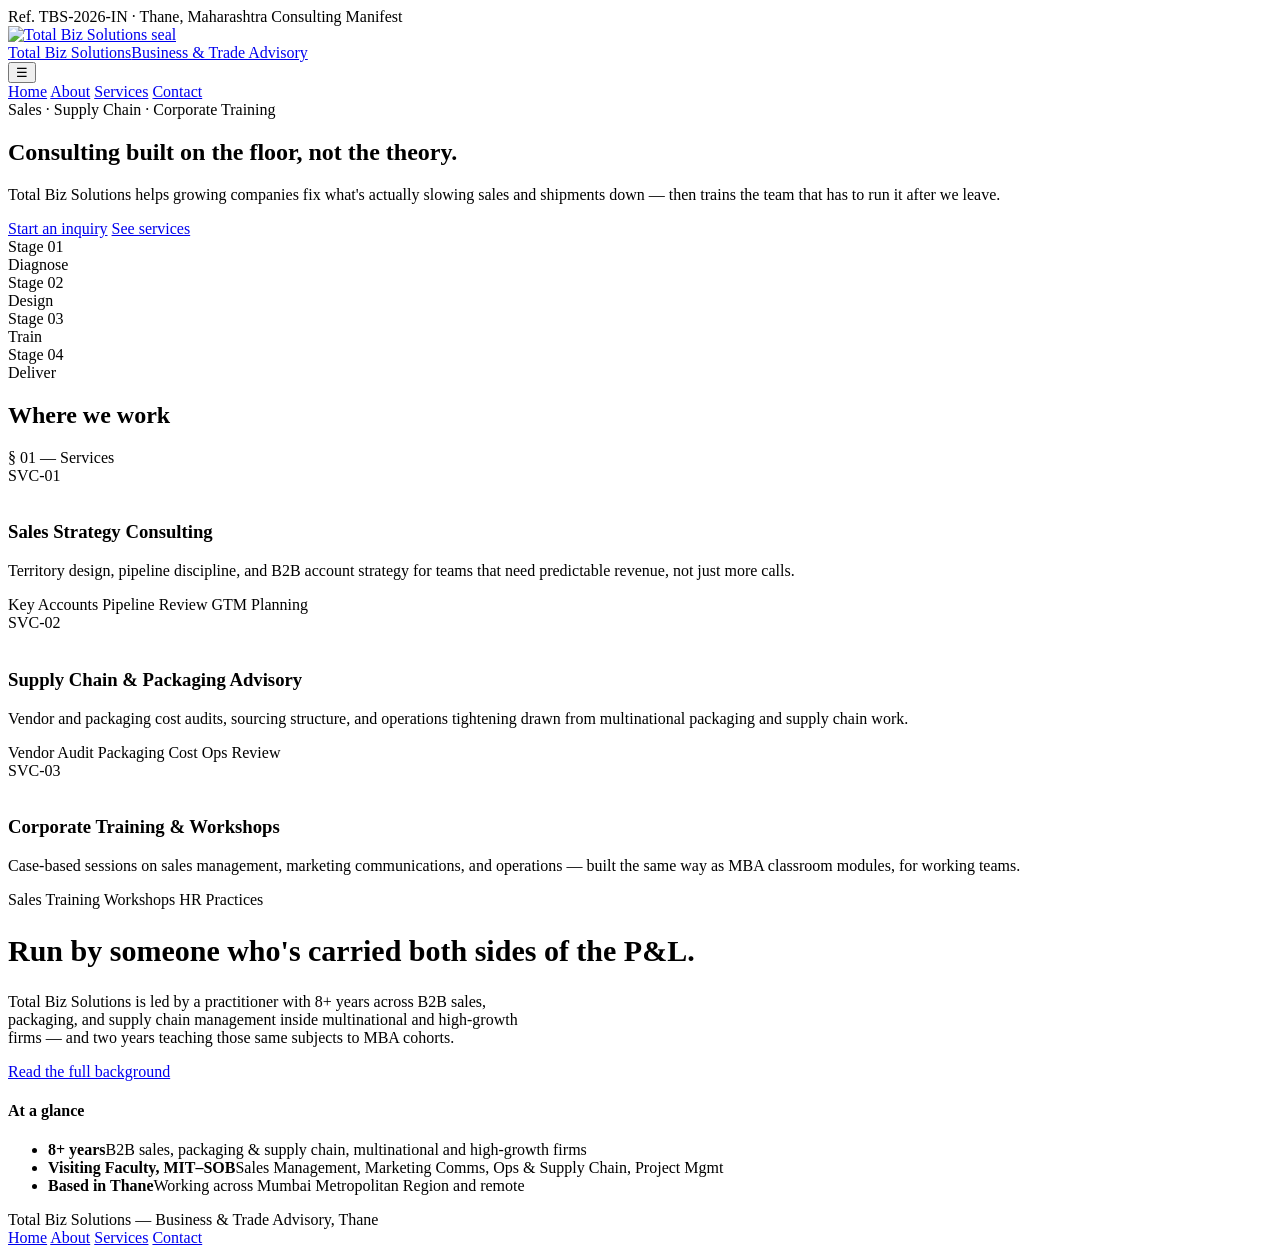
==== index.html @ babcb395 "Add files via upload document.addEventListener("DOMContentLoaded", function () {   var toggle = doc" ====
<!DOCTYPE html>
<html lang="en">
<head>
<meta charset="UTF-8">
<meta name="viewport" content="width=device-width, initial-scale=1.0">
<title>Total Biz Solutions — Sales, Supply Chain & Training Consulting</title>
<link rel="preconnect" href="https://fonts.googleapis.com">
<link href="https://fonts.googleapis.com/css2?family=Fraunces:wght@500;600;700&family=IBM+Plex+Sans:wght@400;500;600&family=IBM+Plex+Mono:wght@400;500&display=swap" rel="stylesheet">
<link rel="stylesheet" href="style.css">
</head>
<body>

<div class="manifest-bar">
  <div class="wrap">
    <span>Ref. TBS-2026-IN · Thane, Maharashtra</span>
    <span>Consulting Manifest</span>
  </div>
</div>

<header class="site-header">
  <div class="wrap">
    <a class="brand" href="index.html">
      <img class="seal-img" src="assets/logo-mark.svg" alt="Total Biz Solutions seal">
      <div class="brand-name">Total Biz Solutions<span>Business &amp; Trade Advisory</span></div>
    </a>
    <button class="nav-toggle" aria-label="Toggle navigation">☰</button>
    <nav class="main-nav">
      <a href="index.html" class="active">Home</a>
      <a href="about.html">About</a>
      <a href="services.html">Services</a>
      <a href="contact.html">Contact</a>
    </nav>
  </div>
</header>

<section class="hero">
  <div class="wrap">
    <div class="hero-eyebrow">Sales · Supply Chain · Corporate Training</div>
    <h1>Consulting built on the floor, not the theory.</h1>
    <p class="lede">Total Biz Solutions helps growing companies fix what's actually slowing sales and shipments down — then trains the team that has to run it after we leave.</p>
    <div class="hero-actions">
      <a href="contact.html" class="btn btn-primary">Start an inquiry</a>
      <a href="services.html" class="btn btn-ghost">See services</a>
    </div>

    <div class="route">
      <div class="route-stop">
        <div class="route-dot"></div>
        <div class="route-label">Stage 01</div>
        <div class="route-stage">Diagnose</div>
      </div>
      <div class="route-line"></div>
      <div class="route-stop">
        <div class="route-dot"></div>
        <div class="route-label">Stage 02</div>
        <div class="route-stage">Design</div>
      </div>
      <div class="route-line"></div>
      <div class="route-stop">
        <div class="route-dot"></div>
        <div class="route-label">Stage 03</div>
        <div class="route-stage">Train</div>
      </div>
      <div class="route-line"></div>
      <div class="route-stop">
        <div class="route-dot"></div>
        <div class="route-label">Stage 04</div>
        <div class="route-stage">Deliver</div>
      </div>
    </div>
  </div>
</section>

<section class="alt">
  <div class="wrap">
    <div class="section-head">
      <h2>Where we work</h2>
      <span class="section-ref">§ 01 — Services</span>
    </div>
    <div class="ledger">
      <div class="ledger-row with-icon">
        <div class="ledger-code">SVC-01</div>
        <img class="service-icon" src="assets/icon-sales.svg" alt="">
        <div>
          <h3>Sales Strategy Consulting</h3>
          <p>Territory design, pipeline discipline, and B2B account strategy for teams that need predictable revenue, not just more calls.</p>
        </div>
        <div class="ledger-tags">
          <span class="tag">Key Accounts</span>
          <span class="tag">Pipeline Review</span>
          <span class="tag">GTM Planning</span>
        </div>
      </div>
      <div class="ledger-row with-icon">
        <div class="ledger-code">SVC-02</div>
        <img class="service-icon" src="assets/icon-supply.svg" alt="">
        <div>
          <h3>Supply Chain &amp; Packaging Advisory</h3>
          <p>Vendor and packaging cost audits, sourcing structure, and operations tightening drawn from multinational packaging and supply chain work.</p>
        </div>
        <div class="ledger-tags">
          <span class="tag">Vendor Audit</span>
          <span class="tag">Packaging Cost</span>
          <span class="tag">Ops Review</span>
        </div>
      </div>
      <div class="ledger-row with-icon">
        <div class="ledger-code">SVC-03</div>
        <img class="service-icon" src="assets/icon-training.svg" alt="">
        <div>
          <h3>Corporate Training &amp; Workshops</h3>
          <p>Case-based sessions on sales management, marketing communications, and operations — built the same way as MBA classroom modules, for working teams.</p>
        </div>
        <div class="ledger-tags">
          <span class="tag">Sales Training</span>
          <span class="tag">Workshops</span>
          <span class="tag">HR Practices</span>
        </div>
      </div>
    </div>
  </div>
</section>

<section>
  <div class="wrap split">
    <div>
      <h2 style="font-family: var(--display); font-size: clamp(24px,3vw,30px); font-weight:600;">Run by someone who's carried both sides of the P&amp;L.</h2>
      <p style="color: var(--slate); max-width: 520px; margin-top: 14px;">Total Biz Solutions is led by a practitioner with 8+ years across B2B sales, packaging, and supply chain management inside multinational and high-growth firms — and two years teaching those same subjects to MBA cohorts.</p>
      <a href="about.html" class="btn btn-ghost" style="margin-top:24px;">Read the full background</a>
    </div>
    <div class="credentials">
      <h4>At a glance</h4>
      <ul>
        <li><strong>8+ years</strong><span>B2B sales, packaging &amp; supply chain, multinational and high-growth firms</span></li>
        <li><strong>Visiting Faculty, MIT–SOB</strong><span>Sales Management, Marketing Comms, Ops &amp; Supply Chain, Project Mgmt</span></li>
        <li><strong>Based in Thane</strong><span>Working across Mumbai Metropolitan Region and remote</span></li>
      </ul>
    </div>
  </div>
</section>

<footer>
  <div class="wrap">
    <div class="foot-brand">Total Biz Solutions — Business &amp; Trade Advisory, Thane</div>
    <nav>
      <a href="index.html">Home</a>
      <a href="about.html">About</a>
      <a href="services.html">Services</a>
      <a href="contact.html">Contact</a>
    </nav>
  </div>
</footer>

<script src="script.js"></script>
</body>
</html>
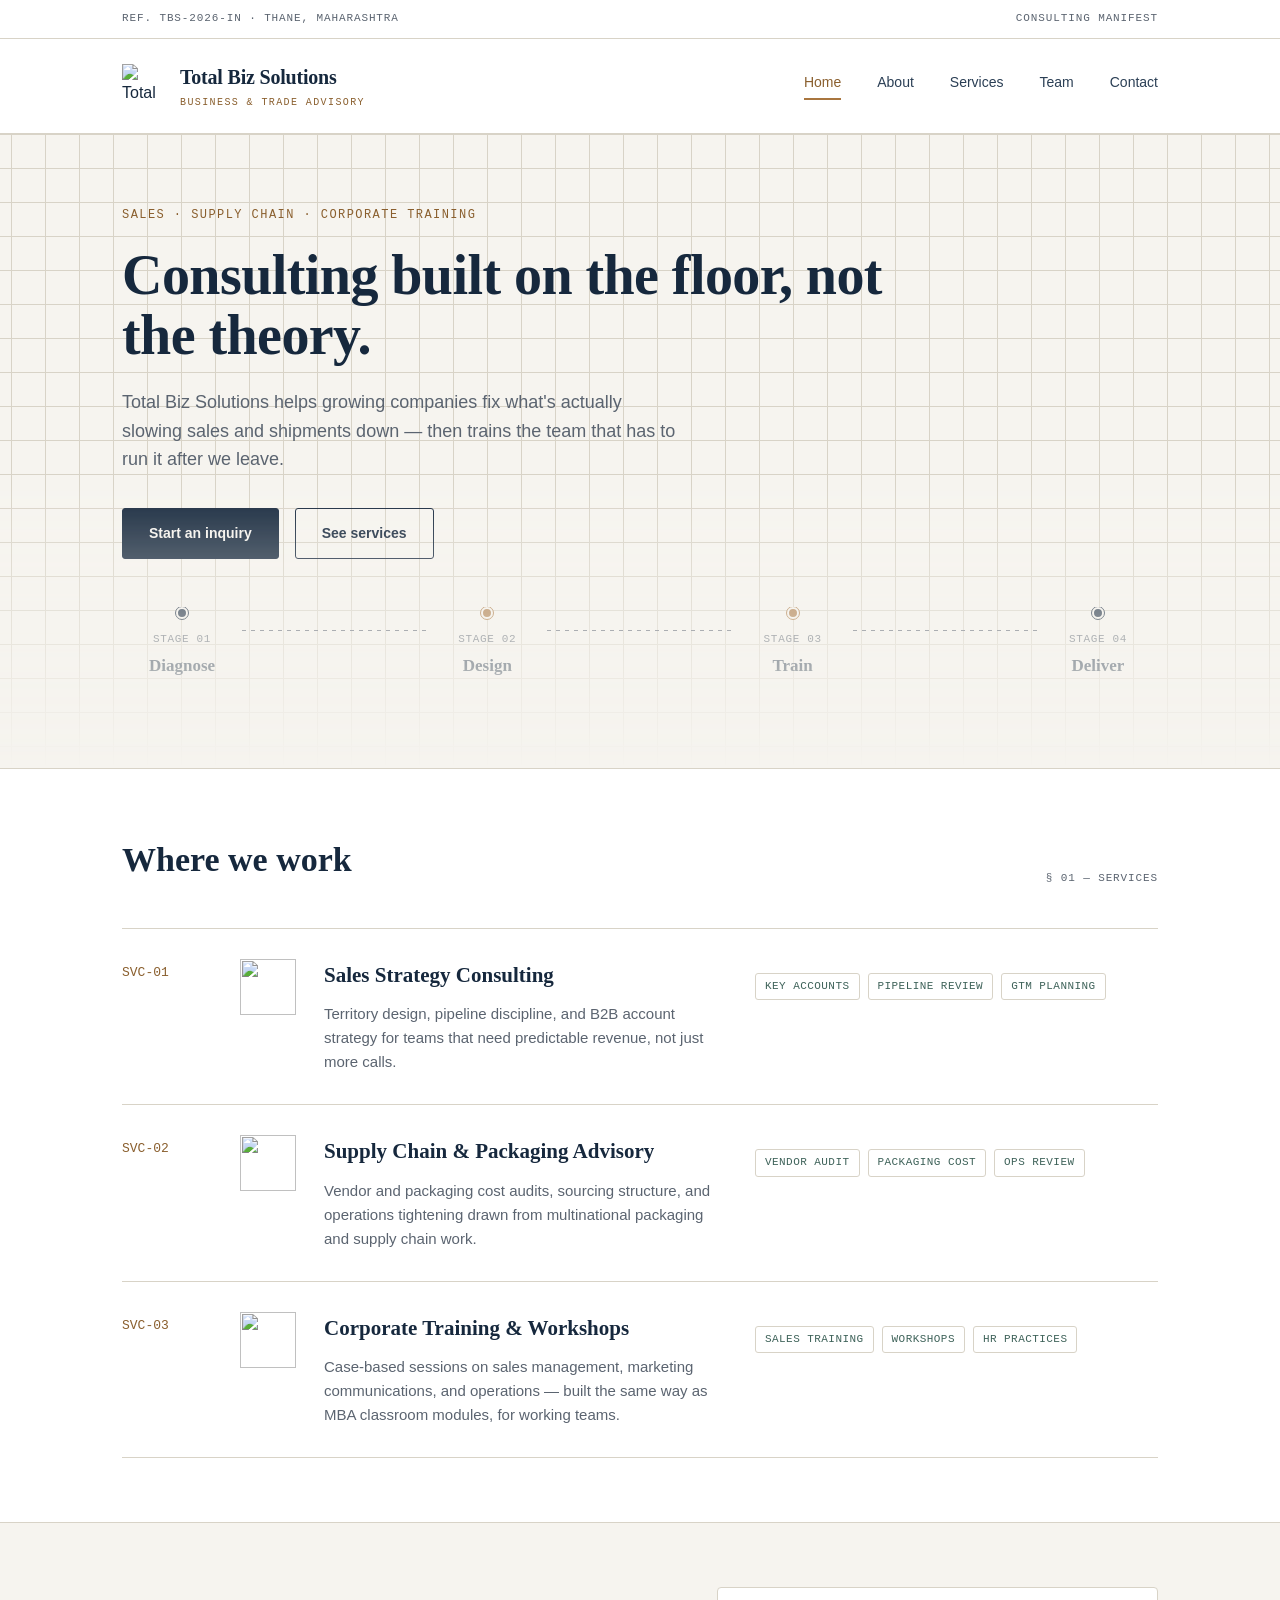
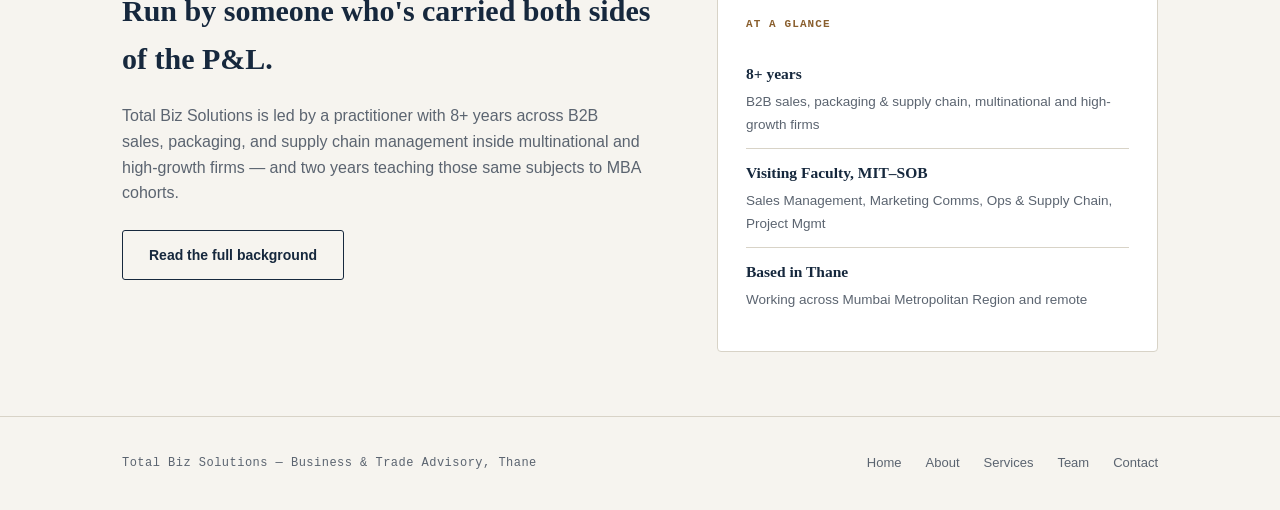
==== commit 9b3b06dd: "Add files via upload" ====
--- a/index.html
+++ b/index.html
@@ -28,6 +28,7 @@
       <a href="index.html" class="active">Home</a>
       <a href="about.html">About</a>
       <a href="services.html">Services</a>
+      <a href="team.html">Team</a>
       <a href="contact.html">Contact</a>
     </nav>
   </div>
@@ -146,6 +147,7 @@
       <a href="index.html">Home</a>
       <a href="about.html">About</a>
       <a href="services.html">Services</a>
+      <a href="team.html">Team</a>
       <a href="contact.html">Contact</a>
     </nav>
   </div>
--- a/style.css
+++ b/style.css
@@ -0,0 +1,620 @@
+:root {
+  --ink: #16283D;
+  --ink-soft: #2B3F55;
+  --paper: #F6F4EF;
+  --paper-raised: #FFFFFF;
+  --brass: #A9763F;
+  --brass-dark: #8A5F2E;
+  --teal: #3E6259;
+  --slate: #5B6470;
+  --line: #D8D3C7;
+
+  --display: "Fraunces", Georgia, serif;
+  --body: "IBM Plex Sans", -apple-system, sans-serif;
+  --mono: "IBM Plex Mono", "Courier New", monospace;
+}
+
+* { box-sizing: border-box; margin: 0; padding: 0; }
+
+html { scroll-behavior: smooth; }
+
+body {
+  background: var(--paper);
+  color: var(--ink);
+  font-family: var(--body);
+  line-height: 1.6;
+  font-size: 16px;
+}
+
+a { color: inherit; text-decoration: none; }
+
+img { max-width: 100%; display: block; }
+
+.wrap {
+  max-width: 1100px;
+  margin: 0 auto;
+  padding: 0 32px;
+}
+
+/* ---------- Header / Manifest bar ---------- */
+
+.manifest-bar {
+  border-bottom: 1px solid var(--line);
+  background: var(--paper-raised);
+}
+
+.manifest-bar .wrap {
+  display: flex;
+  justify-content: space-between;
+  align-items: center;
+  font-family: var(--mono);
+  font-size: 11px;
+  letter-spacing: 0.08em;
+  color: var(--slate);
+  padding-top: 10px;
+  padding-bottom: 10px;
+  text-transform: uppercase;
+}
+
+header.site-header {
+  background: var(--paper-raised);
+  border-bottom: 1px solid var(--line);
+}
+
+.site-header .wrap {
+  display: flex;
+  align-items: center;
+  justify-content: space-between;
+  padding-top: 22px;
+  padding-bottom: 22px;
+}
+
+.brand {
+  display: flex;
+  align-items: center;
+  gap: 14px;
+}
+
+.seal {
+  width: 44px;
+  height: 44px;
+  border: 1.5px solid var(--ink);
+  border-radius: 50%;
+  display: flex;
+  align-items: center;
+  justify-content: center;
+  font-family: var(--display);
+  font-weight: 600;
+  font-size: 15px;
+  flex-shrink: 0;
+  position: relative;
+}
+
+.seal::before {
+  content: "";
+  position: absolute;
+  inset: 4px;
+  border: 1px solid var(--brass);
+  border-radius: 50%;
+}
+
+.seal-img {
+  width: 44px;
+  height: 44px;
+  flex-shrink: 0;
+}
+
+.service-icon {
+  width: 56px;
+  height: 56px;
+  flex-shrink: 0;
+}
+
+.ledger-row.with-icon {
+  grid-template-columns: 90px 56px 1fr 1fr;
+}
+
+.brand-name {
+  font-family: var(--display);
+  font-weight: 600;
+  font-size: 20px;
+  letter-spacing: -0.01em;
+}
+
+.brand-name span {
+  display: block;
+  font-family: var(--mono);
+  font-size: 10px;
+  letter-spacing: 0.14em;
+  color: var(--brass-dark);
+  font-weight: 500;
+  text-transform: uppercase;
+  margin-top: 2px;
+}
+
+nav.main-nav {
+  display: flex;
+  gap: 36px;
+  font-size: 14px;
+  font-weight: 500;
+}
+
+nav.main-nav a {
+  color: var(--ink-soft);
+  padding-bottom: 4px;
+  border-bottom: 2px solid transparent;
+  transition: border-color 0.15s ease, color 0.15s ease;
+}
+
+nav.main-nav a:hover,
+nav.main-nav a.active {
+  color: var(--brass-dark);
+  border-bottom-color: var(--brass);
+}
+
+.nav-toggle {
+  display: none;
+  background: none;
+  border: 1px solid var(--ink);
+  border-radius: 4px;
+  width: 38px;
+  height: 34px;
+  cursor: pointer;
+}
+
+.nav-toggle span, .nav-toggle::before, .nav-toggle::after {
+  display: none;
+}
+
+/* ---------- Route line signature ---------- */
+
+.route {
+  display: flex;
+  align-items: center;
+  gap: 0;
+  margin: 48px 0;
+  overflow-x: auto;
+}
+
+.route-stop {
+  display: flex;
+  flex-direction: column;
+  align-items: center;
+  flex-shrink: 0;
+  min-width: 120px;
+  text-align: center;
+}
+
+.route-dot {
+  width: 12px;
+  height: 12px;
+  border-radius: 50%;
+  background: var(--brass);
+  border: 2px solid var(--paper);
+  outline: 1px solid var(--brass);
+  margin-bottom: 12px;
+}
+
+.route-stop:first-child .route-dot,
+.route-stop:last-child .route-dot {
+  background: var(--ink);
+  outline-color: var(--ink);
+}
+
+.route-line {
+  flex: 1;
+  height: 1px;
+  background: repeating-linear-gradient(90deg, var(--slate) 0, var(--slate) 4px, transparent 4px, transparent 9px);
+  min-width: 30px;
+  margin-bottom: 24px;
+}
+
+.route-label {
+  font-family: var(--mono);
+  font-size: 11px;
+  letter-spacing: 0.06em;
+  text-transform: uppercase;
+  color: var(--slate);
+}
+
+.route-stage {
+  font-family: var(--display);
+  font-weight: 600;
+  font-size: 17px;
+  margin-top: 4px;
+}
+
+/* ---------- Hero ---------- */
+
+.hero {
+  padding: 72px 0 40px;
+  border-bottom: 1px solid var(--line);
+  background-image:
+    linear-gradient(var(--line) 1px, transparent 1px),
+    linear-gradient(90deg, var(--line) 1px, transparent 1px);
+  background-size: 34px 34px;
+  background-position: center top;
+  -webkit-mask-image: linear-gradient(to bottom, black, black 55%, transparent 100%);
+  mask-image: linear-gradient(to bottom, black, black 55%, transparent 100%);
+  background-color: var(--paper);
+  opacity: 1;
+}
+
+.hero > .wrap {
+  position: relative;
+}
+
+.hero-eyebrow {
+  font-family: var(--mono);
+  font-size: 12px;
+  letter-spacing: 0.12em;
+  text-transform: uppercase;
+  color: var(--brass-dark);
+  margin-bottom: 20px;
+}
+
+.hero h1 {
+  font-family: var(--display);
+  font-weight: 600;
+  font-size: clamp(34px, 5vw, 56px);
+  line-height: 1.08;
+  letter-spacing: -0.01em;
+  max-width: 780px;
+  color: var(--ink);
+}
+
+.hero p.lede {
+  font-size: 18px;
+  color: var(--slate);
+  max-width: 560px;
+  margin-top: 22px;
+}
+
+.hero-actions {
+  display: flex;
+  gap: 16px;
+  margin-top: 34px;
+  flex-wrap: wrap;
+}
+
+/* ---------- Buttons ---------- */
+
+.btn {
+  display: inline-block;
+  font-family: var(--body);
+  font-weight: 600;
+  font-size: 14px;
+  padding: 13px 26px;
+  border-radius: 3px;
+  border: 1.5px solid var(--ink);
+  transition: transform 0.12s ease, background 0.15s ease, color 0.15s ease;
+}
+
+.btn-primary {
+  background: var(--ink);
+  color: var(--paper);
+}
+
+.btn-primary:hover {
+  background: var(--brass-dark);
+  border-color: var(--brass-dark);
+  transform: translateY(-1px);
+}
+
+.btn-ghost {
+  background: transparent;
+  color: var(--ink);
+}
+
+.btn-ghost:hover {
+  background: var(--ink);
+  color: var(--paper);
+}
+
+/* ---------- Sections ---------- */
+
+section {
+  padding: 64px 0;
+}
+
+section.alt {
+  background: var(--paper-raised);
+  border-top: 1px solid var(--line);
+  border-bottom: 1px solid var(--line);
+}
+
+.section-head {
+  display: flex;
+  justify-content: space-between;
+  align-items: flex-end;
+  gap: 24px;
+  margin-bottom: 40px;
+  flex-wrap: wrap;
+}
+
+.section-head h2 {
+  font-family: var(--display);
+  font-weight: 600;
+  font-size: clamp(26px, 3vw, 34px);
+}
+
+.section-ref {
+  font-family: var(--mono);
+  font-size: 11px;
+  color: var(--slate);
+  text-transform: uppercase;
+  letter-spacing: 0.08em;
+}
+
+/* ---------- Service ledger cards ---------- */
+
+.ledger {
+  border-top: 1px solid var(--line);
+}
+
+.ledger-row {
+  display: grid;
+  grid-template-columns: 90px 1fr 1fr;
+  gap: 28px;
+  padding: 30px 0;
+  border-bottom: 1px solid var(--line);
+  align-items: start;
+}
+
+.ledger-code {
+  font-family: var(--mono);
+  font-size: 13px;
+  color: var(--brass-dark);
+  padding-top: 4px;
+}
+
+.ledger-row h3 {
+  font-family: var(--display);
+  font-weight: 600;
+  font-size: 21px;
+  margin-bottom: 10px;
+}
+
+.ledger-row p {
+  color: var(--slate);
+  font-size: 15px;
+}
+
+.ledger-tags {
+  display: flex;
+  flex-wrap: wrap;
+  gap: 8px;
+  margin-top: 14px;
+}
+
+.tag {
+  font-family: var(--mono);
+  font-size: 11px;
+  border: 1px solid var(--line);
+  border-radius: 3px;
+  padding: 4px 9px;
+  color: var(--teal);
+  text-transform: uppercase;
+  letter-spacing: 0.04em;
+}
+
+/* ---------- Two-column ---------- */
+
+.split {
+  display: grid;
+  grid-template-columns: 1.1fr 0.9fr;
+  gap: 56px;
+  align-items: start;
+}
+
+.split h2 { margin-bottom: 20px; }
+
+.credentials {
+  border: 1px solid var(--line);
+  background: var(--paper-raised);
+  padding: 28px;
+  border-radius: 4px;
+}
+
+.credentials h4 {
+  font-family: var(--mono);
+  font-size: 11px;
+  text-transform: uppercase;
+  letter-spacing: 0.1em;
+  color: var(--brass-dark);
+  margin-bottom: 16px;
+}
+
+.credentials ul {
+  list-style: none;
+}
+
+.credentials li {
+  padding: 12px 0;
+  border-bottom: 1px solid var(--line);
+  font-size: 14.5px;
+}
+
+.credentials li:last-child { border-bottom: none; }
+
+.credentials li strong {
+  display: block;
+  font-family: var(--display);
+  font-weight: 600;
+  font-size: 15.5px;
+  margin-bottom: 3px;
+}
+
+.credentials li span {
+  color: var(--slate);
+  font-size: 13.5px;
+}
+
+/* ---------- Stat strip ---------- */
+
+.stat-strip {
+  display: grid;
+  grid-template-columns: repeat(3, 1fr);
+  border: 1px solid var(--line);
+  border-radius: 4px;
+  overflow: hidden;
+  margin-top: 40px;
+}
+
+.stat {
+  padding: 26px 22px;
+  border-right: 1px solid var(--line);
+  background: var(--paper-raised);
+}
+
+.stat:last-child { border-right: none; }
+
+.stat .num {
+  font-family: var(--display);
+  font-weight: 600;
+  font-size: 30px;
+  color: var(--ink);
+}
+
+.stat .label {
+  font-family: var(--mono);
+  font-size: 11px;
+  letter-spacing: 0.06em;
+  text-transform: uppercase;
+  color: var(--slate);
+  margin-top: 6px;
+}
+
+/* ---------- Contact ---------- */
+
+.contact-grid {
+  display: grid;
+  grid-template-columns: 1fr 1fr;
+  gap: 56px;
+}
+
+.contact-line {
+  display: flex;
+  justify-content: space-between;
+  padding: 16px 0;
+  border-bottom: 1px solid var(--line);
+  font-size: 15px;
+}
+
+.contact-line .k {
+  font-family: var(--mono);
+  font-size: 11px;
+  text-transform: uppercase;
+  letter-spacing: 0.08em;
+  color: var(--slate);
+}
+
+.contact-line .v a {
+  color: var(--teal);
+  font-weight: 600;
+}
+
+.contact-line .v a:hover { text-decoration: underline; }
+
+form.inquiry .field {
+  margin-bottom: 20px;
+}
+
+form.inquiry label {
+  display: block;
+  font-family: var(--mono);
+  font-size: 11px;
+  text-transform: uppercase;
+  letter-spacing: 0.08em;
+  color: var(--slate);
+  margin-bottom: 8px;
+}
+
+form.inquiry input,
+form.inquiry select,
+form.inquiry textarea {
+  width: 100%;
+  border: 1px solid var(--line);
+  background: var(--paper-raised);
+  border-radius: 3px;
+  padding: 12px 14px;
+  font-family: var(--body);
+  font-size: 14.5px;
+  color: var(--ink);
+}
+
+form.inquiry input:focus,
+form.inquiry select:focus,
+form.inquiry textarea:focus {
+  outline: 2px solid var(--brass);
+  outline-offset: 1px;
+}
+
+form.inquiry textarea { min-height: 120px; resize: vertical; }
+
+/* ---------- Footer ---------- */
+
+footer {
+  border-top: 1px solid var(--line);
+  padding: 36px 0;
+}
+
+footer .wrap {
+  display: flex;
+  justify-content: space-between;
+  align-items: center;
+  flex-wrap: wrap;
+  gap: 16px;
+}
+
+footer .foot-brand {
+  font-family: var(--mono);
+  font-size: 12px;
+  color: var(--slate);
+  letter-spacing: 0.04em;
+}
+
+footer nav {
+  display: flex;
+  gap: 24px;
+  font-size: 13px;
+}
+
+footer nav a { color: var(--slate); }
+footer nav a:hover { color: var(--brass-dark); }
+
+/* ---------- Responsive ---------- */
+
+@media (max-width: 760px) {
+  nav.main-nav {
+    position: fixed;
+    top: 78px;
+    left: 0;
+    right: 0;
+    background: var(--paper-raised);
+    flex-direction: column;
+    gap: 0;
+    border-bottom: 1px solid var(--line);
+    max-height: 0;
+    overflow: hidden;
+    transition: max-height 0.2s ease;
+    z-index: 20;
+  }
+  nav.main-nav.open { max-height: 300px; }
+  nav.main-nav a {
+    padding: 16px 32px;
+    border-bottom: 1px solid var(--line);
+    width: 100%;
+  }
+  .nav-toggle { display: block; }
+  .split, .contact-grid { grid-template-columns: 1fr; }
+  .ledger-row { grid-template-columns: 1fr !important; gap: 10px; }
+  .service-icon { margin-bottom: 4px; }
+  .stat-strip { grid-template-columns: 1fr; }
+  .stat { border-right: none; border-bottom: 1px solid var(--line); }
+  .stat:last-child { border-bottom: none; }
+}
+
+@media (prefers-reduced-motion: reduce) {
+  * { transition: none !important; scroll-behavior: auto !important; }
+}
